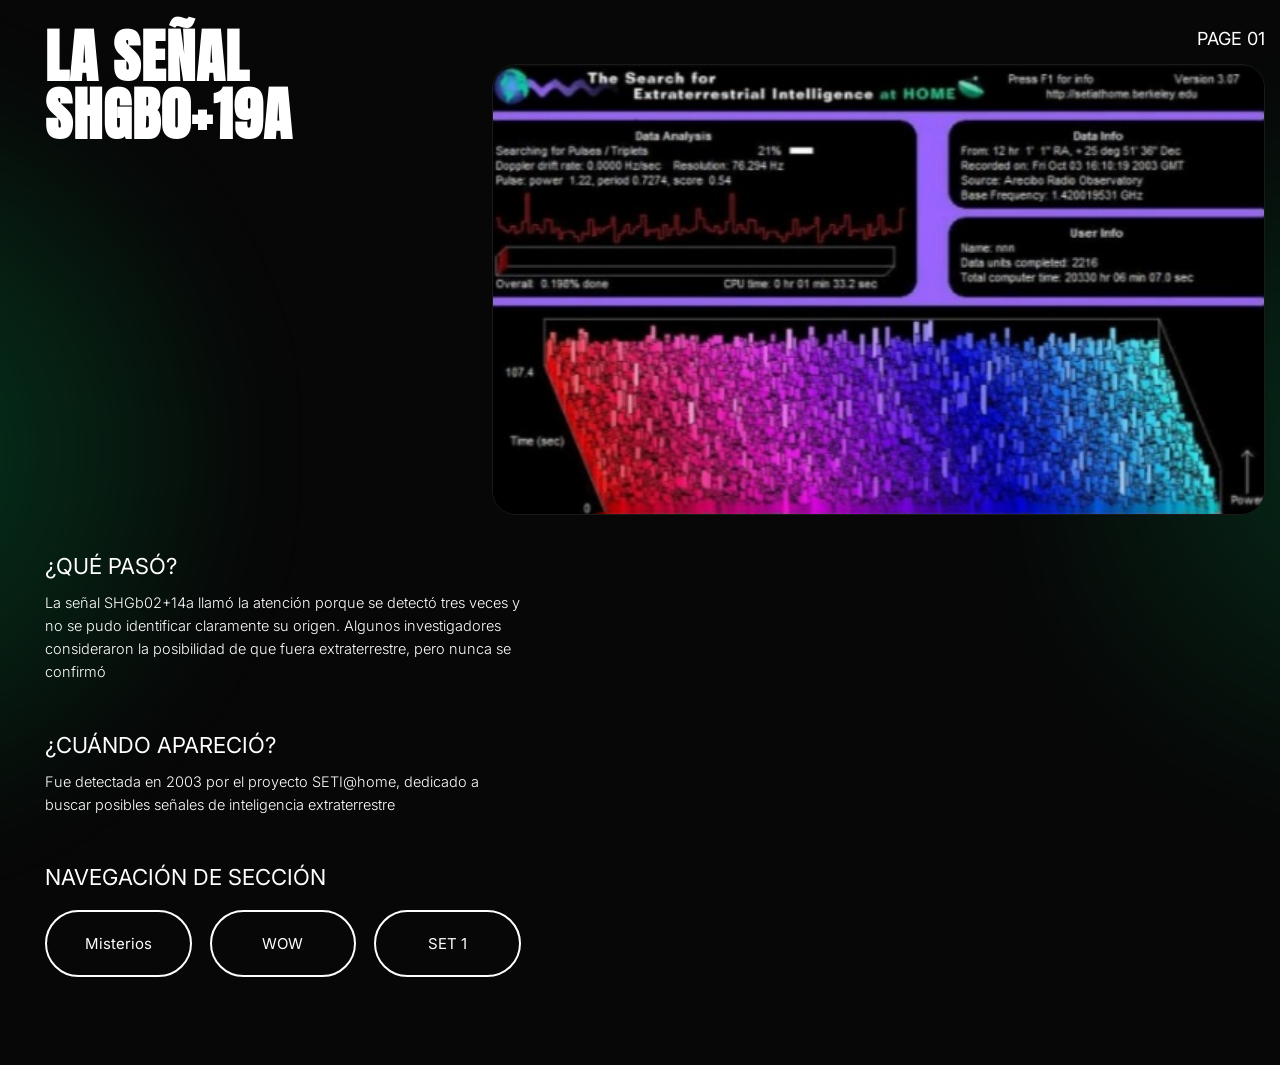
==== index.html @ 4b65b66f "Add files via upload" ====
<!DOCTYPE html>
<html lang="es">
<head>
<meta charset="UTF-8">
<meta name="viewport" content="width=device-width, initial-scale=1.0">
<title>La Señal SHGB02</title>
<link href="https://fonts.googleapis.com/css2?family=Anton&family=Inter:wght@300;400&display=swap" rel="stylesheet">
<link rel="stylesheet" href="contenido.css">
</head>
<body>

<div class="top">
  <h1>LA SEÑAL<br>SHGB0+19A</h1>
  <div class="right-head">
    <div class="page">PAGE 01</div>
    <div class="img-head"><img src="shgb_screen.jpg" alt="Señal SETI"></div>
  </div>
</div>

<div class="main">
  <div class="left">
    <div class="bloque">
      <h2>¿QUÉ PASÓ?</h2>
      <p>La señal SHGb02+14a llamó la atención porque se detectó tres veces y no se pudo identificar claramente su origen. Algunos investigadores consideraron la posibilidad de que fuera extraterrestre, pero nunca se confirmó</p>
    </div>

    <div class="bloque">
      <h2>¿CUÁNDO APARECIÓ?</h2>
      <p>Fue detectada en 2003 por el proyecto SETI@home, dedicado a buscar posibles señales de inteligencia extraterrestre</p>
    </div>

    <div class="bloque">
      <h2>NAVEGACIÓN DE SECCIÓN</h2>
      <div class="btns">
        <a href="info.html" class="btn">Misterios</a>
        <a href="contenido.html" class="btn">WOW</a>
        <a href="set.html" class="btn">SET 1</a>
      </div>
    </div>
  </div>
</div>

</body>
</html>
---- contenido.css ----
*{margin:0;padding:0;box-sizing:border-box}
body{
  background:#070707;color:#fff;
  font-family:'Inter',sans-serif;
  min-height:100vh;position:relative;overflow-x:hidden
}
body::before{
  content:'';position:fixed;left:-150px;top:0;
  width:400px;height:100%;
  background:radial-gradient(circle at left, rgba(0,200,100,0.28) 0%, transparent 70%);
  filter:blur(40px);pointer-events:none
}
body::after{
  content:'';position:fixed;right:-100px;top:0;
  width:350px;height:100%;
  background:radial-gradient(circle at right, rgba(0,255,136,0.15) 0%, transparent 70%);
  filter:blur(40px);pointer-events:none
}
.top{
  display:grid;grid-template-columns:35% 65%;
  padding:28px 45px;gap:30px;position:relative;z-index:2
}
.top h1{
  font-family:'Anton',sans-serif;font-size:58px;
  line-height:1;letter-spacing:1px
}
.right-head .page{text-align:right;font-size:18px;margin-bottom:15px}
.img-head{
  border-radius:24px;overflow:hidden;
  border:1.5px solid #1a1a1a;background:#000
}
.img-head img{width:100%;display:block}
.main{padding:10px 45px 40px;position:relative;z-index:2}
.left{max-width:40%}
.left .bloque{margin-bottom:48px}
.left h2{font-size:22px;margin-bottom:12px;font-weight:400;text-transform:uppercase}
.left p{font-size:14.5px;line-height:1.6;font-weight:300}
.btns{display:grid;grid-template-columns:1fr 1fr 1fr;gap:18px;margin-top:20px}
.btn{
  border:2.5px solid #fff;border-radius:50px;
  padding:22px 10px;text-align:center;color:#fff;
  text-decoration:none;font-size:15px;transition:.3s;display:block
}
.btn:hover{background:#fff;color:#000;transform:translateY(-3px)}

@media(max-width:900px){
  .top{grid-template-columns:1fr}
  .left{max-width:100%}
  .btns{grid-template-columns:1fr}
  .top h1{font-size:40px}
}
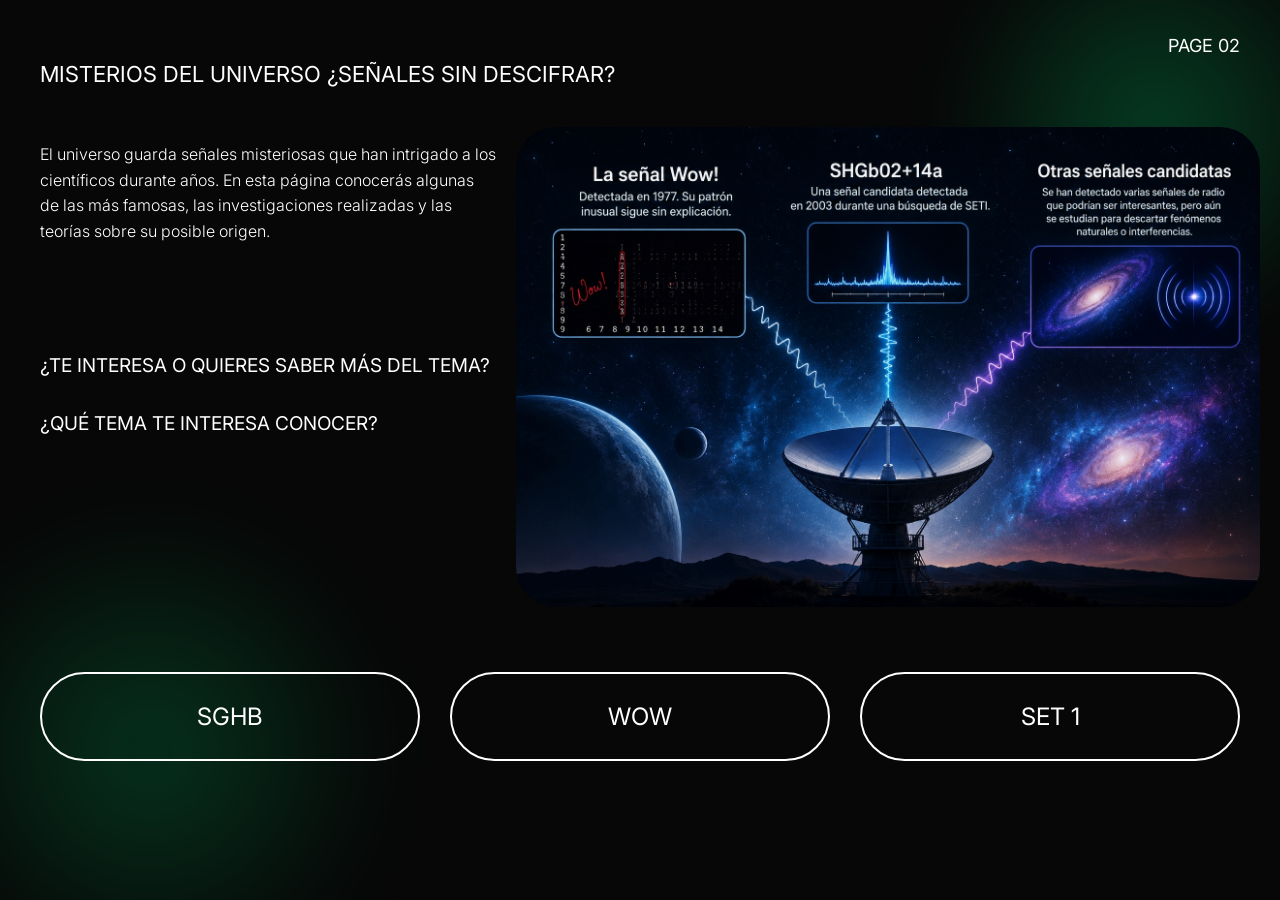
==== commit b47cabe5: "Add files via upload" ====
--- a/index.html
+++ b/index.html
@@ -3,42 +3,27 @@
 <head>
 <meta charset="UTF-8">
 <meta name="viewport" content="width=device-width, initial-scale=1.0">
-<title>La Señal SHGB02</title>
+<title>Misterios</title>
 <link href="https://fonts.googleapis.com/css2?family=Anton&family=Inter:wght@300;400&display=swap" rel="stylesheet">
-<link rel="stylesheet" href="contenido.css">
+<link rel="stylesheet" href="index.css">
 </head>
 <body>
-
-<div class="top">
-  <h1>LA SEÑAL<br>SHGB0+19A</h1>
-  <div class="right-head">
-    <div class="page">PAGE 01</div>
-    <div class="img-head"><img src="shgb_screen.jpg" alt="Señal SETI"></div>
-  </div>
-</div>
-
+<div class="top"><h1></h1><div class="page">PAGE 02</div></div>
+<div class="sub">MISTERIOS DEL UNIVERSO ¿SEÑALES SIN DESCIFRAR?</div>
 <div class="main">
   <div class="left">
-    <div class="bloque">
-      <h2>¿QUÉ PASÓ?</h2>
-      <p>La señal SHGb02+14a llamó la atención porque se detectó tres veces y no se pudo identificar claramente su origen. Algunos investigadores consideraron la posibilidad de que fuera extraterrestre, pero nunca se confirmó</p>
-    </div>
-
-    <div class="bloque">
-      <h2>¿CUÁNDO APARECIÓ?</h2>
-      <p>Fue detectada en 2003 por el proyecto SETI@home, dedicado a buscar posibles señales de inteligencia extraterrestre</p>
-    </div>
-
-    <div class="bloque">
-      <h2>NAVEGACIÓN DE SECCIÓN</h2>
-      <div class="btns">
-        <a href="info.html" class="btn">Misterios</a>
-        <a href="contenido.html" class="btn">WOW</a>
-        <a href="set.html" class="btn">SET 1</a>
-      </div>
+    <p>El universo guarda señales misteriosas que han intrigado a los científicos durante años. En esta página conocerás algunas de las más famosas, las investigaciones realizadas y las teorías sobre su posible origen.</p>
+    <div class="cta">
+      <h3>¿TE INTERESA O QUIERES SABER MÁS DEL TEMA?</h3>
+      <h3>¿QUÉ TEMA TE INTERESA CONOCER?</h3>
     </div>
   </div>
+  <div class="img-wrap"><img src="page_0_img.jpg" alt="Imagen universo"></div>
 </div>
-
+<div class="btns">
+  <a href="sgh.html" class="btn">SGHB</a>
+  <a href="contenido.html" class="btn">WOW</a>
+  <a href="set.html" class="btn">SET 1</a>
+</div>
 </body>
 </html>
--- a/index.css
+++ b/index.css
@@ -0,0 +1,40 @@
+
+*{margin:0;padding:0;box-sizing:border-box}
+body{
+  background:#070707;color:#fff;
+  font-family:'Inter',sans-serif;
+  min-height:100vh;position:relative;overflow-x:hidden
+}
+body::before{
+  content:'';position:fixed;top:-100px;right:-100px;
+  width:450px;height:450px;
+  background:radial-gradient(circle, rgba(0,255,136,0.22) 0%, transparent 70%);
+  filter:blur(30px);pointer-events:none
+}
+body::after{
+  content:'';position:fixed;bottom:-100px;left:-100px;
+  width:500px;height:500px;
+  background:radial-gradient(circle, rgba(0,255,136,0.18) 0%, transparent 70%);
+  filter:blur(40px);pointer-events:none
+}
+.top{display:flex;justify-content:space-between;padding:25px 40px 0;position:relative;z-index:2}
+.top h1{font-family:'Anton',sans-serif;font-size:88px;letter-spacing:3px}
+.top .page{font-size:18px;margin-top:10px}
+.sub{padding:5px 40px;font-size:22px}
+.main{display:grid;grid-template-columns:38% 62%;gap:20px;padding:35px 40px;position:relative;z-index:2}
+.left p{font-size:16px;line-height:1.6;font-weight:300;margin-top:15px}
+.cta{margin-top:110px}
+.cta h3{font-size:19px;font-weight:400;margin-top:35px}
+.img-wrap{border-radius:40px;overflow:hidden;height:480px;background:#000}
+.img-wrap img{width:100%;height:100%;object-fit:cover}
+.btns{display:grid;grid-template-columns:repeat(3,1fr);gap:30px;padding:30px 40px;position:relative;z-index:2}
+.btn{border:2.5px solid #fff;border-radius:60px;padding:28px;text-align:center;font-size:24px;text-decoration:none;color:#fff;transition:.3s;display:block}
+.btn:hover{background:#fff;color:#000;transform:translateY(-3px)}
+.footer{border-top:2.5px solid #fff;margin:30px 40px 0;padding:18px 0;font-size:13px;opacity:.9;letter-spacing:0.5px}
+@media(max-width:900px){
+  .top h1{font-size:48px}
+  .main{grid-template-columns:1fr}
+  .img-wrap{height:320px}
+  .btns{grid-template-columns:1fr}
+  .cta{margin-top:20px}
+}
